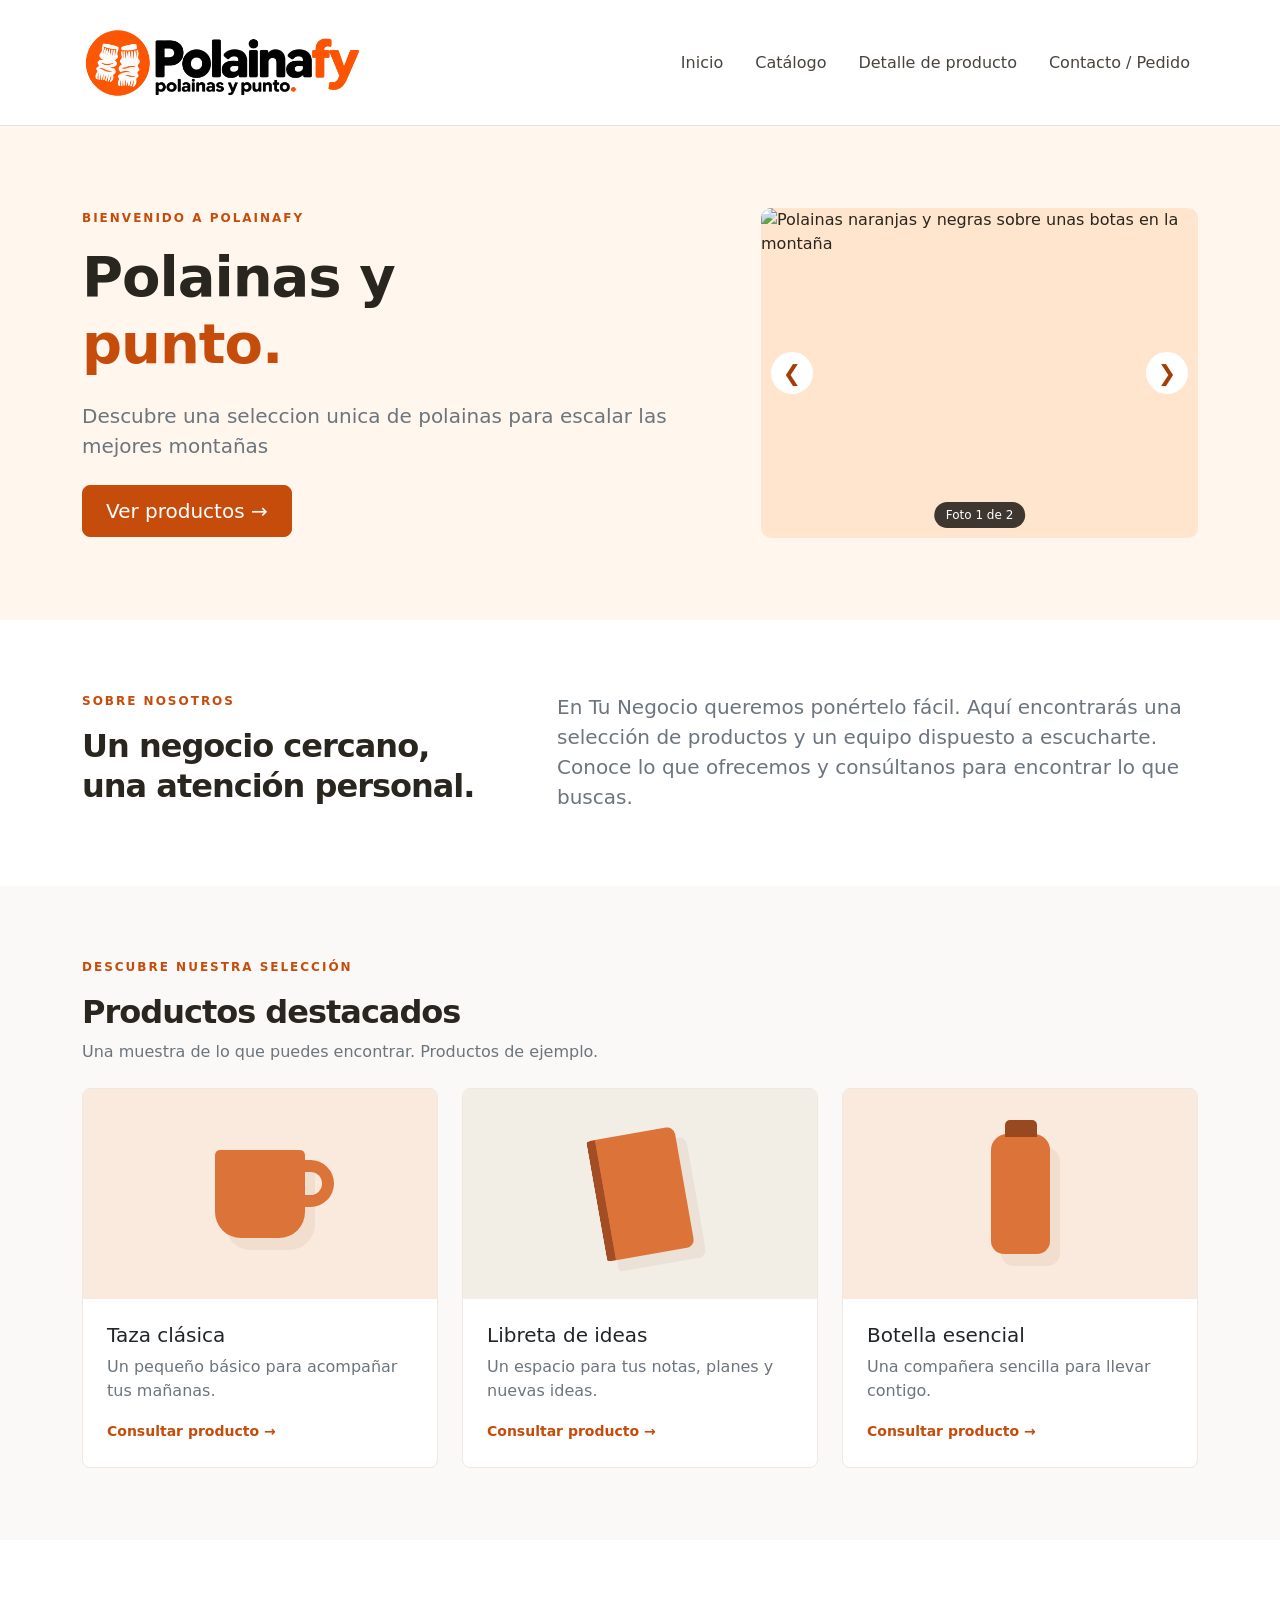
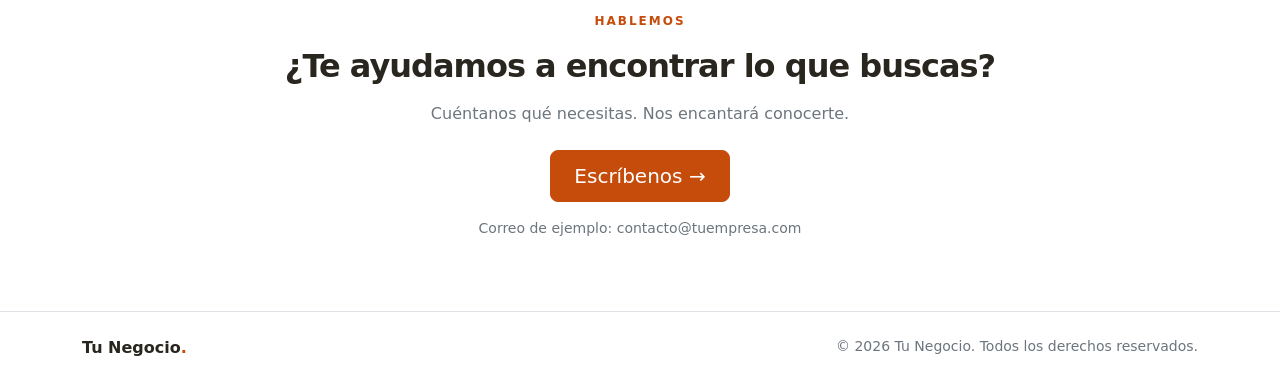
==== index.html @ a12e6739 "index (primera version) hay que arreglar el carrusel y seguir currando desde ahi para abajo" ====
<!DOCTYPE html>
<html lang="es">
<head>
  <meta charset="UTF-8">
  <meta name="viewport" content="width=device-width, initial-scale=1">
  <meta name="description" content="Conoce nuestro negocio y descubre nuestros productos destacados.">
  <title>Polainafy</title>
  <link href="https://cdn.jsdelivr.net/npm/bootstrap@5.3.3/dist/css/bootstrap.min.css" rel="stylesheet">
  <link href="css/style.css" rel="stylesheet">
</head>
<body>
  <!-- Sustituye este recuadro por el logo de tu empresa. -->
  <nav class="navbar navbar-expand-md bg-white border-bottom">
    <div class="container py-2">
      <img src="img/polainafylogo.png" alt="" class="h-25 w-25">
      <button class="navbar-toggler" type="button" data-bs-toggle="collapse" data-bs-target="#menu" aria-controls="menu" aria-expanded="false" aria-label="Abrir menú"><span class="navbar-toggler-icon"></span></button>
      <div class="collapse navbar-collapse" id="menu">
        <ul class="navbar-nav ms-auto align-items-md-center gap-md-3">
          <li class="nav-item"><a class="nav-link" href="index.html">Inicio</a></li>
          <li class="nav-item"><a class="nav-link" href="catalogo.html">Catálogo</a></li>
          <li class="nav-item"><a class="nav-link" href="producto.html">Detalle de producto</a></li>
          <li class="nav-item"><a class="nav-link" href="contacto.html">Contacto / Pedido</a></li>
        </ul>
      </div>
    </div>
  </nav>
  <main>
    <header id="inicio" class="banner">
      <div class="container py-5">
        <div class="row align-items-center g-5">
          <div class="col-md-7">
            <p class="etiqueta">BIENVENIDO A POLAINAFY</p>
            <h1 class="display-4 fw-bold mb-4">Polainas y<br><span class="texto-naranja">punto.</span></h1>
            <p class="lead text-secondary mb-4">Descubre una seleccion unica de polainas para escalar las mejores montañas</p>
            <a href="catalogo.html" class="btn btn-naranja btn-lg">Ver productos <span aria-hidden="true">→</span></a>
          </div>
          <div class="col-md-5">
            <div class="carrusel" role="region" aria-roledescription="carrusel" aria-label="Fotos de montaña">
              <img id="foto-carrusel" src="img/polainas.png" alt="Polainas naranjas y negras sobre unas botas en la montaña">
              <button id="anterior" class="control-carrusel anterior" type="button" aria-label="Foto anterior">&#10094;</button>
              <button id="siguiente" class="control-carrusel siguiente" type="button" aria-label="Foto siguiente">&#10095;</button>
              <p id="contador-fotos" class="contador-fotos" aria-live="polite" aria-atomic="true">Foto 1 de 2</p>
            </div>
          </div>
        </div>
      </div>
    </header>
    <section id="nosotros" class="container seccion">
      <div class="row g-4 align-items-start">
        <div class="col-md-5"><p class="etiqueta">SOBRE NOSOTROS</p><h2>Un negocio cercano,<br>una atención personal.</h2></div>
        <div class="col-md-7"><p class="text-secondary fs-5 mb-0">En Tu Negocio queremos ponértelo fácil. Aquí encontrarás una selección de productos y un equipo dispuesto a escucharte. Conoce lo que ofrecemos y consúltanos para encontrar lo que buscas.</p></div>
      </div>
    </section>
    <section id="productos" class="fondo-suave seccion">
      <div class="container">
        <p class="etiqueta">DESCUBRE NUESTRA SELECCIÓN</p><h2 class="mb-2">Productos destacados</h2>
        <p class="text-secondary mb-4">Una muestra de lo que puedes encontrar. Productos de ejemplo.</p>
        <div class="row g-4">
          <div class="col-md-4"><article class="card h-100"><div class="producto-imagen" aria-hidden="true"><div class="objeto taza"></div></div><div class="card-body p-4"><h3 class="h5">Taza clásica</h3><p class="text-secondary">Un pequeño básico para acompañar tus mañanas.</p><a href="producto.html?producto=taza" class="enlace">Consultar producto <span aria-hidden="true">→</span></a></div></article></div>
          <div class="col-md-4"><article class="card h-100"><div class="producto-imagen variante" aria-hidden="true"><div class="objeto libreta"></div></div><div class="card-body p-4"><h3 class="h5">Libreta de ideas</h3><p class="text-secondary">Un espacio para tus notas, planes y nuevas ideas.</p><a href="producto.html?producto=libreta" class="enlace">Consultar producto <span aria-hidden="true">→</span></a></div></article></div>
          <div class="col-md-4"><article class="card h-100"><div class="producto-imagen" aria-hidden="true"><div class="objeto botella"></div></div><div class="card-body p-4"><h3 class="h5">Botella esencial</h3><p class="text-secondary">Una compañera sencilla para llevar contigo.</p><a href="producto.html?producto=botella" class="enlace">Consultar producto <span aria-hidden="true">→</span></a></div></article></div>
        </div>
      </div>
    </section>
    <section id="contacto" class="container seccion text-center">
      <p class="etiqueta">HABLEMOS</p><h2>¿Te ayudamos a encontrar lo que buscas?</h2>
      <p class="text-secondary my-3">Cuéntanos qué necesitas. Nos encantará conocerte.</p>
      <!-- Cambia esta dirección por el correo de tu empresa. -->
      <a href="contacto.html" class="btn btn-naranja btn-lg mt-2">Escríbenos <span aria-hidden="true">→</span></a>
      <p class="small text-secondary mt-3 mb-0">Correo de ejemplo: contacto@tuempresa.com</p>
    </section>
  </main>
  <footer class="border-top py-4"><div class="container d-flex flex-column flex-sm-row justify-content-between gap-2"><span class="fw-bold">Tu Negocio<span class="texto-naranja">.</span></span><small class="text-secondary">© 2026 Tu Negocio. Todos los derechos reservados.</small></div></footer>
  <script src="https://cdn.jsdelivr.net/npm/bootstrap@5.3.3/dist/js/bootstrap.bundle.min.js"></script>
</body>
</html>
---- css/style.css ----
/* Colores y estilos propios, sobre Bootstrap 5. */
:root { --naranja: #c64c0b; --suave: #fff6ed; }
html { scroll-behavior: smooth; scroll-padding-top: 20px; }
body { color: #29251f; }
h1, h2 { letter-spacing: -1px; }
h2 { font-weight: 700; line-height: 1.25; }
.logo-placeholder { border: 2px dashed #d7834e; border-radius: 5px; padding: 10px 22px; color: var(--naranja); font-size: 15px; font-weight: 700; letter-spacing: 2px; }
.nav-link { color: #49433d; }
.nav-link:hover, .texto-naranja, .enlace { color: var(--naranja); }
.btn-naranja { background: var(--naranja); color: white; border: 1px solid var(--naranja); padding: 10px 23px; }
.btn-naranja:hover { background: #a53d06; border-color: #a53d06; color: white; }
.banner { background: var(--suave); padding: 34px 0; }
.etiqueta { color: var(--naranja); font-size: 12px; font-weight: 700; letter-spacing: 2px; margin-bottom: 16px; }
.seccion { padding-top: 72px; padding-bottom: 72px; }
.fondo-suave { background: #faf9f7; }
.card { border: 1px solid #eee8e0; border-radius: 8px; overflow: hidden; }
.enlace { font-size: 14px; font-weight: 600; text-decoration: none; }
.enlace:hover { text-decoration: underline; }
.banner-ilustracion { height: 330px; position: relative; background: #ffe5cd; border-radius: 48% 48% 12px 12px; }
.bolsa { position: absolute; bottom: 48px; border-radius: 3px 3px 9px 9px; box-shadow: 8px 10px 0 #71300b12; }
.bolsa::before { content: ''; position: absolute; width: 45%; height: 48px; border: 8px solid #a6410b; border-bottom: 0; border-radius: 40px 40px 0 0; left: 27%; top: -40px; }
.bolsa-grande { width: 155px; height: 176px; background: #eb762e; left: 45%; transform: rotate(8deg); display: grid; place-items: center; color: white; font-weight: 700; font-size: 32px; }
.bolsa-pequena { width: 115px; height: 125px; left: 15%; background: #ffb471; transform: rotate(-10deg); }
.sello { position: absolute; bottom: 15px; left: 0; right: 0; text-align: center; font-size: 12px; color: #8b481f; }
.producto-imagen { height: 210px; background: #faeadd; display: grid; place-items: center; }
.variante { background: #f2eee6; }
.objeto { background: #dc743a; box-shadow: 10px 12px 0 #9b4b2114; }
.taza { width: 90px; height: 88px; border-radius: 5px 5px 26px 26px; position: relative; }
.taza::after { content: ''; position: absolute; width: 38px; height: 47px; border: 12px solid #dc743a; border-left: 0; border-radius: 0 25px 25px 0; right: -29px; top: 10px; }
.libreta { width: 89px; height: 122px; border-radius: 3px 8px 8px 3px; border-left: 9px solid #a34d25; transform: rotate(-10deg); }
.botella { width: 59px; height: 120px; border-radius: 16px 16px 13px 13px; position: relative; }
.botella::before { content: ''; position: absolute; width: 32px; height: 17px; top: -14px; left: 14px; border-radius: 5px 5px 0 0; background: #98491f; }
a:focus-visible, button:focus-visible { outline: 3px solid #8d3606; outline-offset: 4px; }
@media (max-width: 767px) { .banner { padding: 12px 0; } .banner-ilustracion { max-width: 360px; margin: auto; height: 290px; } .seccion { padding-top: 48px; padding-bottom: 48px; } .navbar-nav { padding-top: 16px; gap: 6px; } }
@media (prefers-reduced-motion: reduce) { html { scroll-behavior: auto; } }

/* Carrusel sencillo con los controles a ambos lados. */
.carrusel { position: relative; border-radius: 10px; overflow: hidden; background: #ffe5cd; }
.carrusel img { display: block; width: 100%; height: 330px; object-fit: cover; }
.control-carrusel { position: absolute; top: 50%; transform: translateY(-50%); border: 0; border-radius: 50%; width: 42px; height: 42px; background: white; color: #a53d06; font-size: 22px; cursor: pointer; }
.control-carrusel:hover { background: #fff0e3; }
.anterior { left: 10px; }
.siguiente { right: 10px; }
.contador-fotos { position: absolute; bottom: 10px; left: 50%; transform: translateX(-50%); margin: 0; padding: 4px 12px; border-radius: 20px; background: #29251fe6; color: white; font-size: 12px; }
@media (max-width: 767px) { .carrusel img { height: 290px; } }
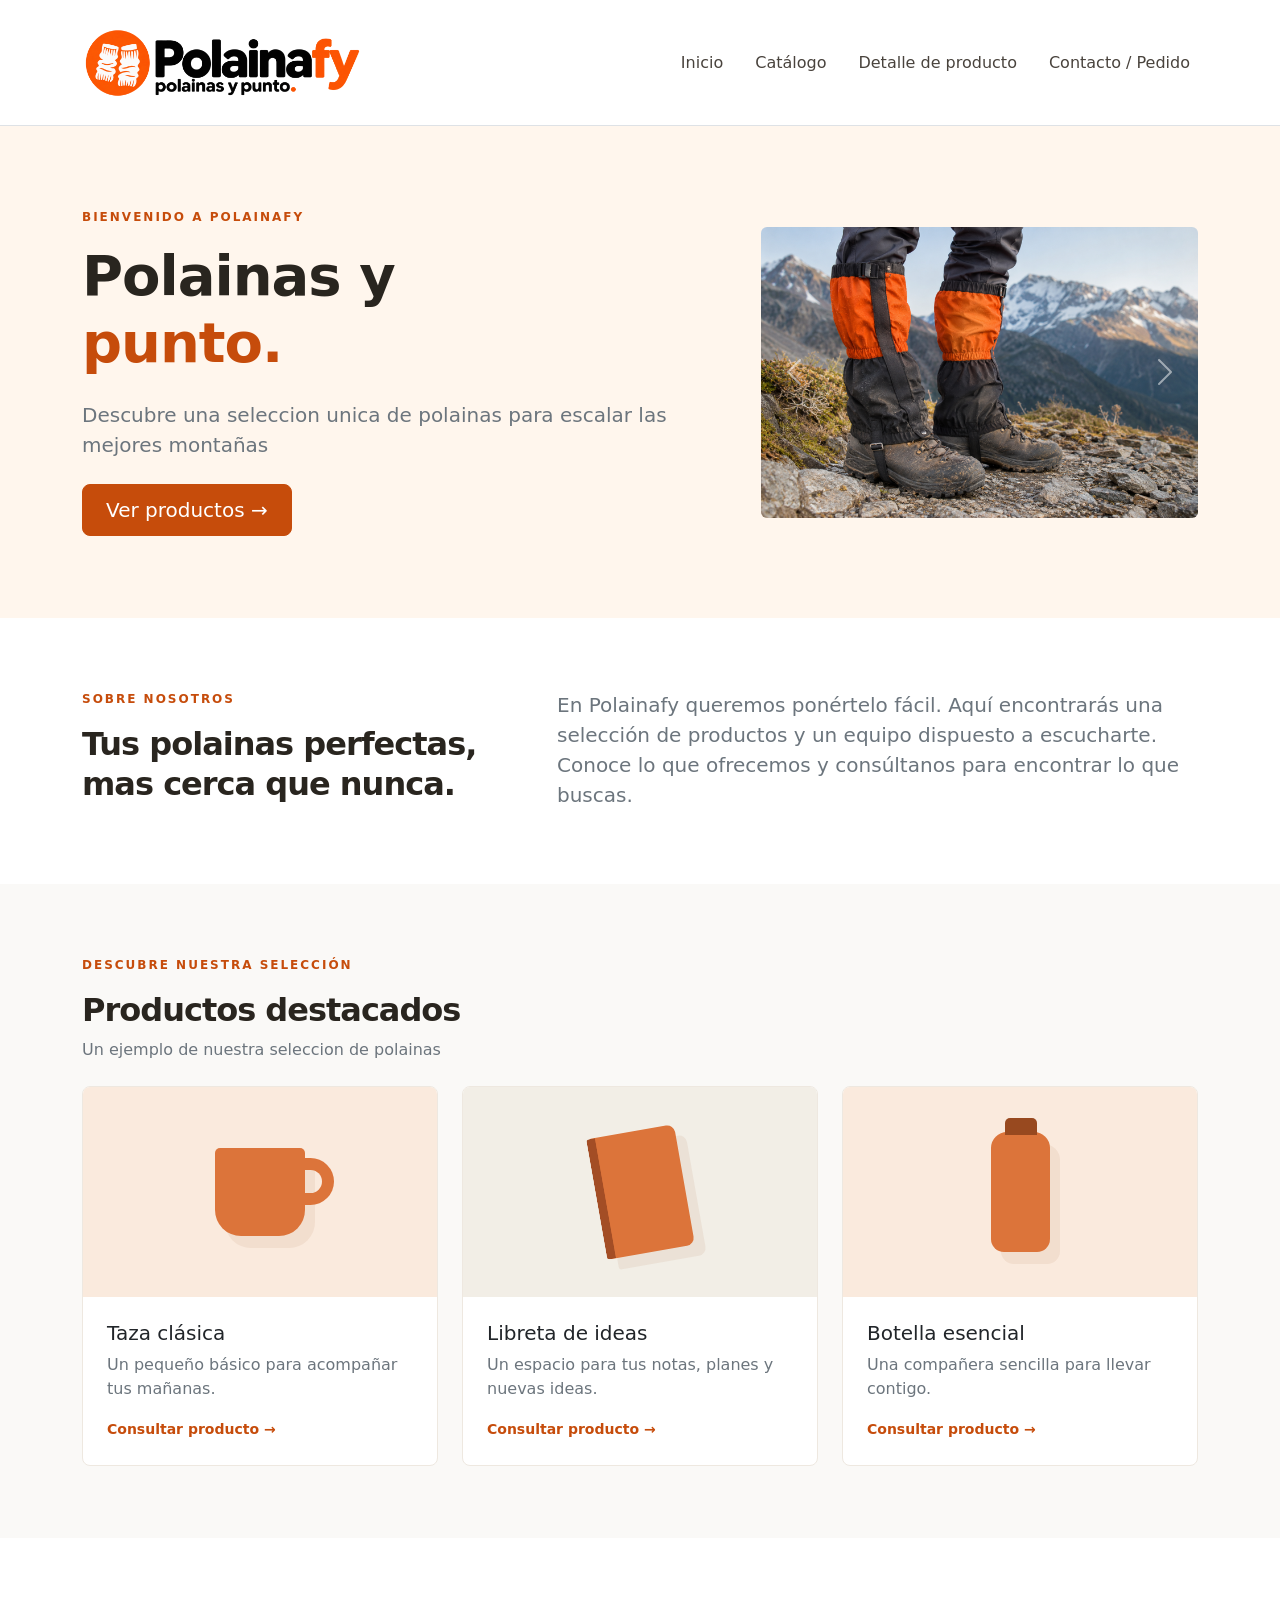
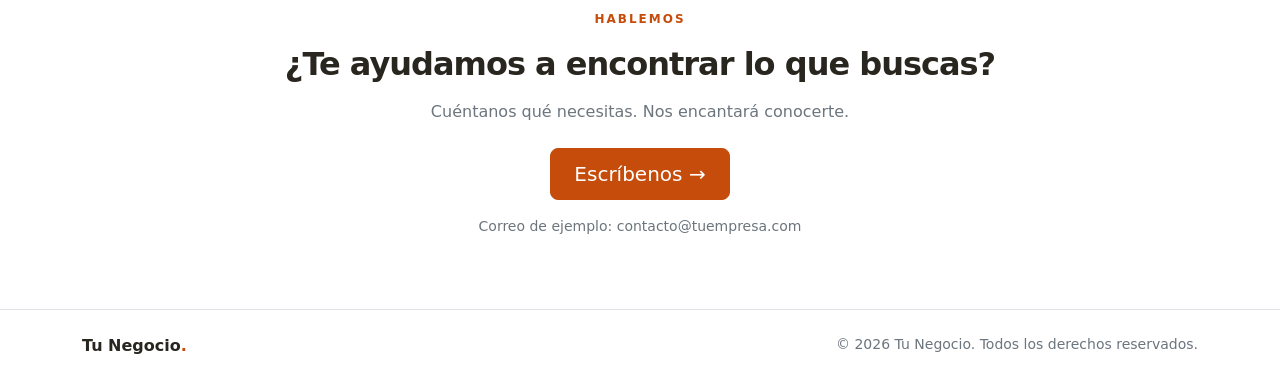
==== commit 67f8ff78: "index version 2 he arreglado el carrousel todavia queda algo mas" ====
--- a/index.html
+++ b/index.html
@@ -34,27 +34,47 @@
             <p class="lead text-secondary mb-4">Descubre una seleccion unica de polainas para escalar las mejores montañas</p>
             <a href="catalogo.html" class="btn btn-naranja btn-lg">Ver productos <span aria-hidden="true">→</span></a>
           </div>
-          <div class="col-md-5">
-            <div class="carrusel" role="region" aria-roledescription="carrusel" aria-label="Fotos de montaña">
-              <img id="foto-carrusel" src="img/polainas.png" alt="Polainas naranjas y negras sobre unas botas en la montaña">
-              <button id="anterior" class="control-carrusel anterior" type="button" aria-label="Foto anterior">&#10094;</button>
-              <button id="siguiente" class="control-carrusel siguiente" type="button" aria-label="Foto siguiente">&#10095;</button>
-              <p id="contador-fotos" class="contador-fotos" aria-live="polite" aria-atomic="true">Foto 1 de 2</p>
+          <div class="col-md-5 rounded">
+            <div id="carouselExample" class="carousel slide">
+              <div class="carousel-inner">
+                <div class="carousel-item active">
+                  <img src="img/polainas1.png" class="d-block w-100 rounded" alt="...">
+                </div>
+                <div class="carousel-item">
+                  <img src="img/polainas2.png" class="d-block w-100 rounded" alt="...">
+                </div>
+                <div class="carousel-item">
+                  <img src="img/polainas3.png" class="d-block w-100 rounded" alt="...">
+                </div>
+                <div class="carousel-item">
+                  <img src="img/polainas5.png" class="d-block w-100 rounded" alt="...">
+                </div>
+                <div class="carousel-item">
+                  <img src="img/polainas4.png" class="d-block w-100 rounded" alt="...">
+                </div>
+              </div>
+              <button class="carousel-control-prev" type="button" data-bs-target="#carouselExample" data-bs-slide="prev">
+                <span class="carousel-control-prev-icon" aria-hidden="true"></span>
+                <span class="visually-hidden">Previous</span>
+              </button>
+              <button class="carousel-control-next" type="button" data-bs-target="#carouselExample" data-bs-slide="next">
+                <span class="carousel-control-next-icon" aria-hidden="true"></span>
+                <span class="visually-hidden">Next</span>
+              </button>
             </div>
-          </div>
         </div>
       </div>
     </header>
     <section id="nosotros" class="container seccion">
       <div class="row g-4 align-items-start">
-        <div class="col-md-5"><p class="etiqueta">SOBRE NOSOTROS</p><h2>Un negocio cercano,<br>una atención personal.</h2></div>
-        <div class="col-md-7"><p class="text-secondary fs-5 mb-0">En Tu Negocio queremos ponértelo fácil. Aquí encontrarás una selección de productos y un equipo dispuesto a escucharte. Conoce lo que ofrecemos y consúltanos para encontrar lo que buscas.</p></div>
+        <div class="col-md-5"><p class="etiqueta">SOBRE NOSOTROS</p><h2>Tus polainas perfectas,<br>mas cerca que nunca.</h2></div>
+        <div class="col-md-7"><p class="text-secondary fs-5 mb-0">En Polainafy queremos ponértelo fácil. Aquí encontrarás una selección de productos y un equipo dispuesto a escucharte. Conoce lo que ofrecemos y consúltanos para encontrar lo que buscas.</p></div>
       </div>
     </section>
     <section id="productos" class="fondo-suave seccion">
       <div class="container">
         <p class="etiqueta">DESCUBRE NUESTRA SELECCIÓN</p><h2 class="mb-2">Productos destacados</h2>
-        <p class="text-secondary mb-4">Una muestra de lo que puedes encontrar. Productos de ejemplo.</p>
+        <p class="text-secondary mb-4">Un ejemplo de nuestra seleccion de polainas</p>
         <div class="row g-4">
           <div class="col-md-4"><article class="card h-100"><div class="producto-imagen" aria-hidden="true"><div class="objeto taza"></div></div><div class="card-body p-4"><h3 class="h5">Taza clásica</h3><p class="text-secondary">Un pequeño básico para acompañar tus mañanas.</p><a href="producto.html?producto=taza" class="enlace">Consultar producto <span aria-hidden="true">→</span></a></div></article></div>
           <div class="col-md-4"><article class="card h-100"><div class="producto-imagen variante" aria-hidden="true"><div class="objeto libreta"></div></div><div class="card-body p-4"><h3 class="h5">Libreta de ideas</h3><p class="text-secondary">Un espacio para tus notas, planes y nuevas ideas.</p><a href="producto.html?producto=libreta" class="enlace">Consultar producto <span aria-hidden="true">→</span></a></div></article></div>
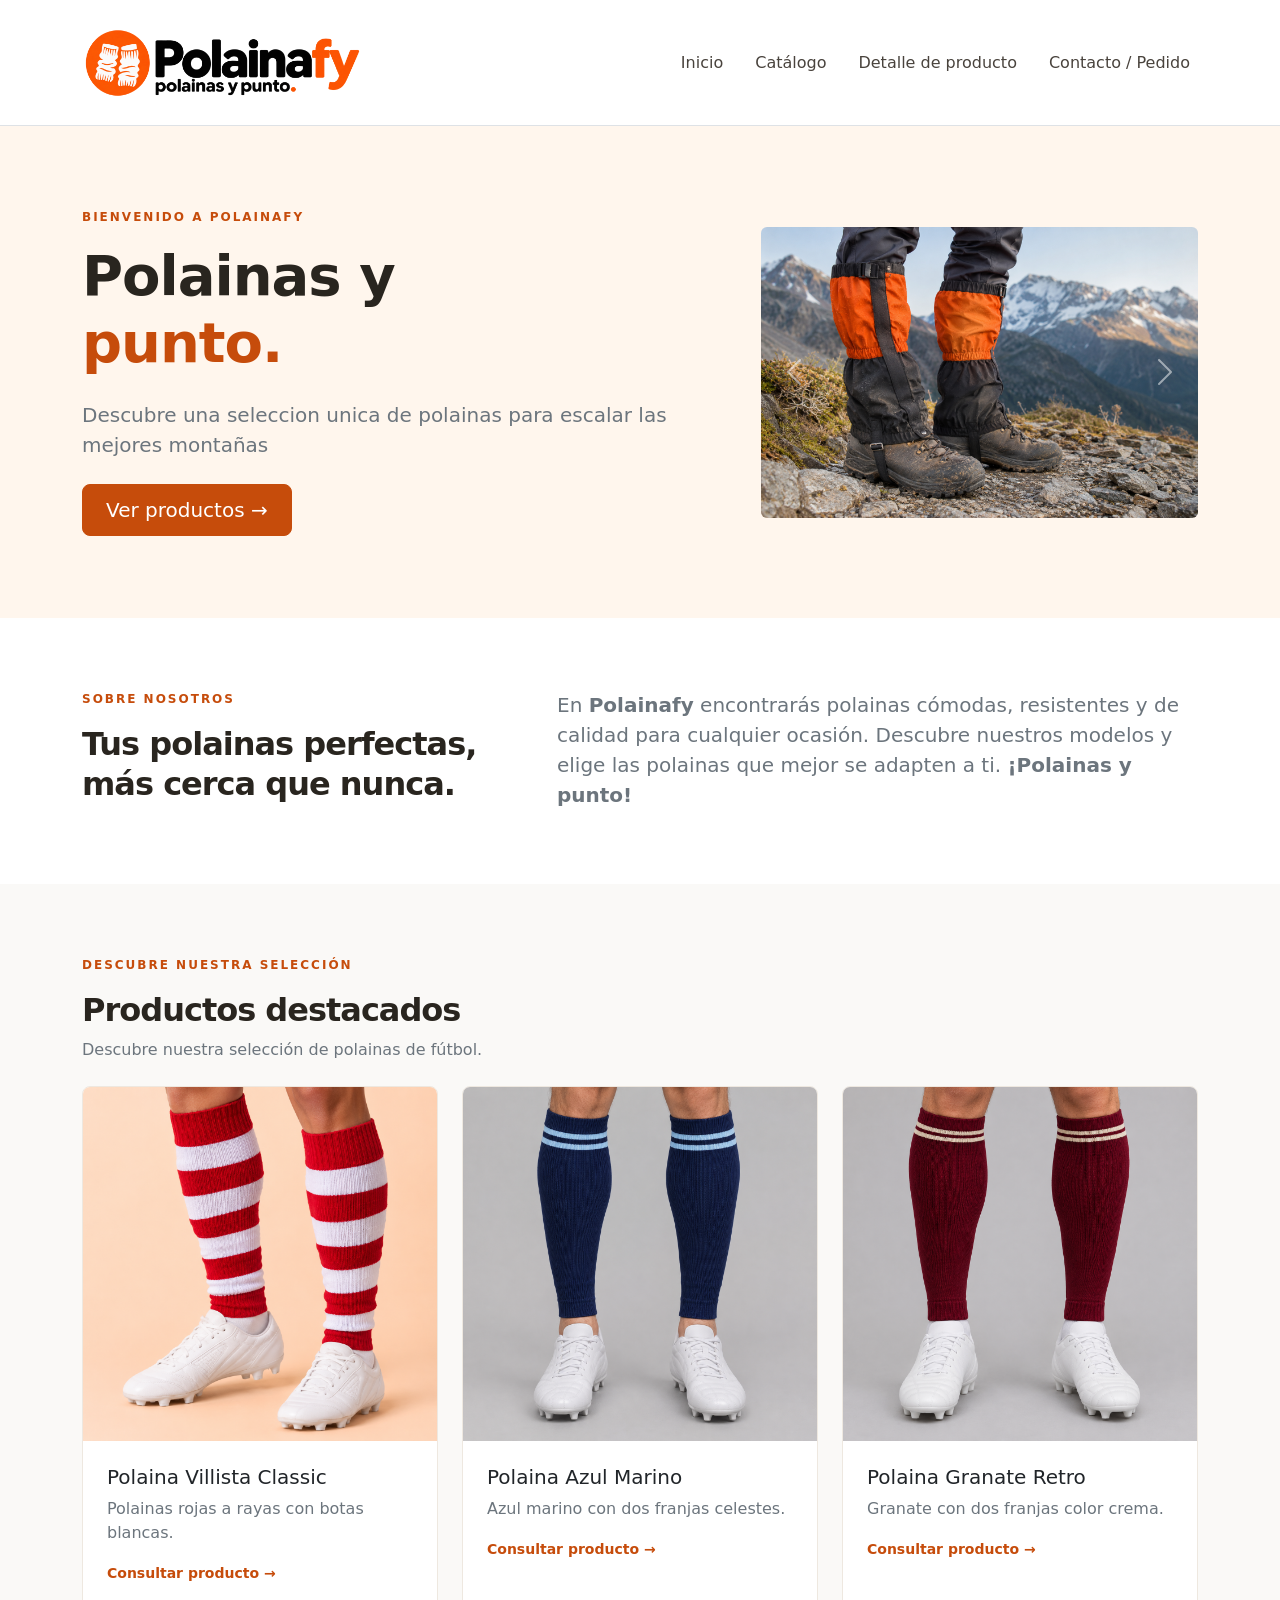
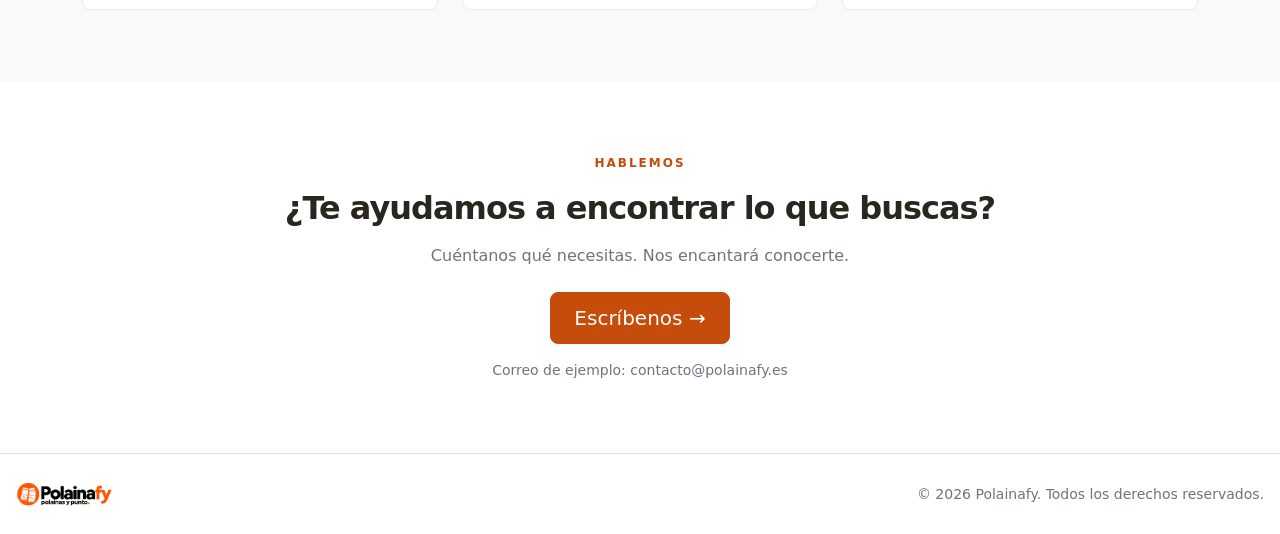
==== commit 481de990: "Add contacto page and product detail pages for new polaina models - Created contacto.html for custom" ====
--- a/index.html
+++ b/index.html
@@ -32,7 +32,7 @@
             <p class="etiqueta">BIENVENIDO A POLAINAFY</p>
             <h1 class="display-4 fw-bold mb-4">Polainas y<br><span class="texto-naranja">punto.</span></h1>
             <p class="lead text-secondary mb-4">Descubre una seleccion unica de polainas para escalar las mejores montañas</p>
-            <a href="catalogo.html" class="btn btn-naranja btn-lg">Ver productos <span aria-hidden="true">→</span></a>
+            <a href="#productos" class="btn btn-naranja btn-lg">Ver productos <span aria-hidden="true">→</span></a>
           </div>
           <div class="col-md-5 rounded">
             <div id="carouselExample" class="carousel slide">
@@ -67,18 +67,18 @@
     </header>
     <section id="nosotros" class="container seccion">
       <div class="row g-4 align-items-start">
-        <div class="col-md-5"><p class="etiqueta">SOBRE NOSOTROS</p><h2>Tus polainas perfectas,<br>mas cerca que nunca.</h2></div>
-        <div class="col-md-7"><p class="text-secondary fs-5 mb-0">En Polainafy queremos ponértelo fácil. Aquí encontrarás una selección de productos y un equipo dispuesto a escucharte. Conoce lo que ofrecemos y consúltanos para encontrar lo que buscas.</p></div>
+        <div class="col-md-5"><p class="etiqueta">SOBRE NOSOTROS</p><h2>Tus polainas perfectas,<br>más cerca que nunca.</h2></div>
+        <div class="col-md-7"><p class="text-secondary fs-5 mb-0">En <b>Polainafy</b> encontrarás polainas cómodas, resistentes y de calidad para cualquier ocasión. Descubre nuestros modelos y elige las polainas que mejor se adapten a ti. <b>¡Polainas y punto!</b></p></div>
       </div>
     </section>
     <section id="productos" class="fondo-suave seccion">
       <div class="container">
         <p class="etiqueta">DESCUBRE NUESTRA SELECCIÓN</p><h2 class="mb-2">Productos destacados</h2>
-        <p class="text-secondary mb-4">Un ejemplo de nuestra seleccion de polainas</p>
+        <p class="text-secondary mb-4">Descubre nuestra selección de polainas de fútbol.</p>
         <div class="row g-4">
-          <div class="col-md-4"><article class="card h-100"><div class="producto-imagen" aria-hidden="true"><div class="objeto taza"></div></div><div class="card-body p-4"><h3 class="h5">Taza clásica</h3><p class="text-secondary">Un pequeño básico para acompañar tus mañanas.</p><a href="producto.html?producto=taza" class="enlace">Consultar producto <span aria-hidden="true">→</span></a></div></article></div>
-          <div class="col-md-4"><article class="card h-100"><div class="producto-imagen variante" aria-hidden="true"><div class="objeto libreta"></div></div><div class="card-body p-4"><h3 class="h5">Libreta de ideas</h3><p class="text-secondary">Un espacio para tus notas, planes y nuevas ideas.</p><a href="producto.html?producto=libreta" class="enlace">Consultar producto <span aria-hidden="true">→</span></a></div></article></div>
-          <div class="col-md-4"><article class="card h-100"><div class="producto-imagen" aria-hidden="true"><div class="objeto botella"></div></div><div class="card-body p-4"><h3 class="h5">Botella esencial</h3><p class="text-secondary">Una compañera sencilla para llevar contigo.</p><a href="producto.html?producto=botella" class="enlace">Consultar producto <span aria-hidden="true">→</span></a></div></article></div>
+          <div class="col-md-4"><article class="card h-100"><img src="img/Polainas Rayadas Rojas con Botas Blancas.png" alt="Polainas rojas a rayas con botas blancas." class="card-img-top object-fit-cover" style="aspect-ratio: 1 / 1;" loading="lazy"><div class="card-body p-4"><h3 class="h5">Polaina Villista Classic</h3><p class="text-secondary">Polainas rojas a rayas con botas blancas.</p><a href="producto.html" class="enlace">Consultar producto <span aria-hidden="true">→</span></a></div></article></div>
+          <div class="col-md-4"><article class="card h-100"><img src="img/polaina-azul-marino.png" alt="Azul marino con dos franjas celestes." class="card-img-top object-fit-cover" style="aspect-ratio: 1 / 1;" loading="lazy"><div class="card-body p-4"><h3 class="h5">Polaina Azul Marino</h3><p class="text-secondary">Azul marino con dos franjas celestes.</p><a href="producto-azul-marino.html" class="enlace">Consultar producto <span aria-hidden="true">→</span></a></div></article></div>
+          <div class="col-md-4"><article class="card h-100"><img src="img/polaina-granate-retro.png" alt="Granate con dos franjas color crema." class="card-img-top object-fit-cover" style="aspect-ratio: 1 / 1;" loading="lazy"><div class="card-body p-4"><h3 class="h5">Polaina Granate Retro</h3><p class="text-secondary">Granate con dos franjas color crema.</p><a href="producto-granate-retro.html" class="enlace">Consultar producto <span aria-hidden="true">→</span></a></div></article></div>
         </div>
       </div>
     </section>
@@ -87,10 +87,17 @@
       <p class="text-secondary my-3">Cuéntanos qué necesitas. Nos encantará conocerte.</p>
       <!-- Cambia esta dirección por el correo de tu empresa. -->
       <a href="contacto.html" class="btn btn-naranja btn-lg mt-2">Escríbenos <span aria-hidden="true">→</span></a>
-      <p class="small text-secondary mt-3 mb-0">Correo de ejemplo: contacto@tuempresa.com</p>
+      <p class="small text-secondary mt-3 mb-0">Correo de ejemplo: contacto@polainafy.es</p>
     </section>
   </main>
-  <footer class="border-top py-4"><div class="container d-flex flex-column flex-sm-row justify-content-between gap-2"><span class="fw-bold">Tu Negocio<span class="texto-naranja">.</span></span><small class="text-secondary">© 2026 Tu Negocio. Todos los derechos reservados.</small></div></footer>
+  <footer class="border-top py-4">
+    <div class="container-fluid d-flex flex-column flex-sm-row align-items-start align-items-sm-center justify-content-between gap-2 px-3">
+      <a href="index.html">
+        <img src="img/polainafylogo.png" alt="Polainafy, inicio" width="96" class="d-block h-auto">
+      </a>
+      <small class="text-secondary">© 2026 Polainafy. Todos los derechos reservados.</small>
+    </div>
+  </footer>
   <script src="https://cdn.jsdelivr.net/npm/bootstrap@5.3.3/dist/js/bootstrap.bundle.min.js"></script>
 </body>
 </html>
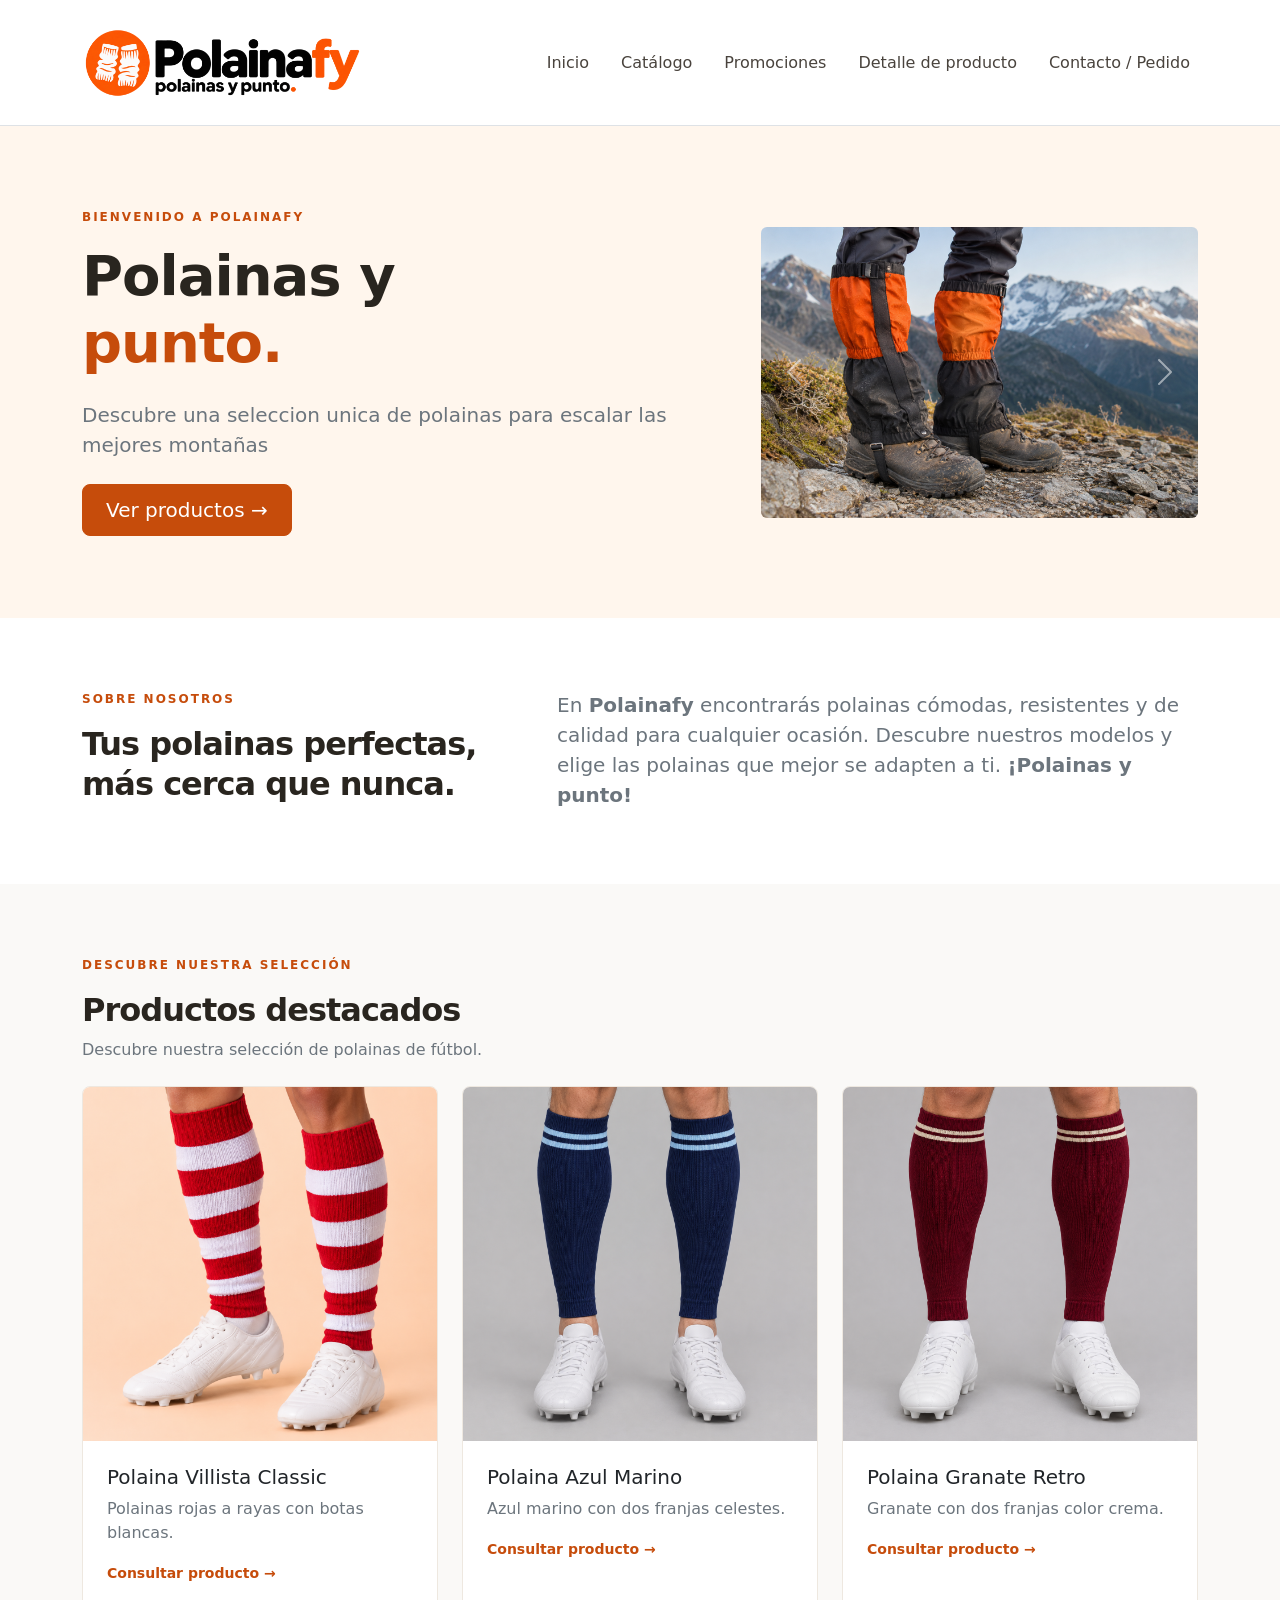
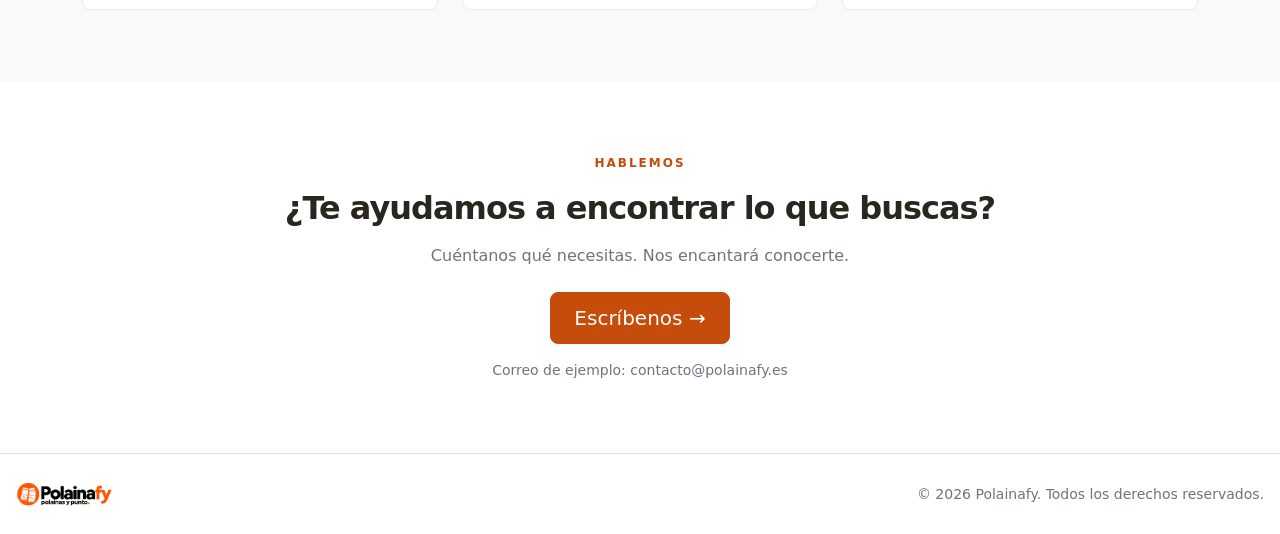
==== commit dee7a28d: "Add 'Promociones' link to navigation menu" ====
--- a/index.html
+++ b/index.html
@@ -18,6 +18,7 @@
         <ul class="navbar-nav ms-auto align-items-md-center gap-md-3">
           <li class="nav-item"><a class="nav-link" href="index.html">Inicio</a></li>
           <li class="nav-item"><a class="nav-link" href="catalogo.html">Catálogo</a></li>
+          <li class="nav-item"><a class="nav-link" href="promociones.html">Promociones</a></li>
           <li class="nav-item"><a class="nav-link" href="producto.html">Detalle de producto</a></li>
           <li class="nav-item"><a class="nav-link" href="contacto.html">Contacto / Pedido</a></li>
         </ul>
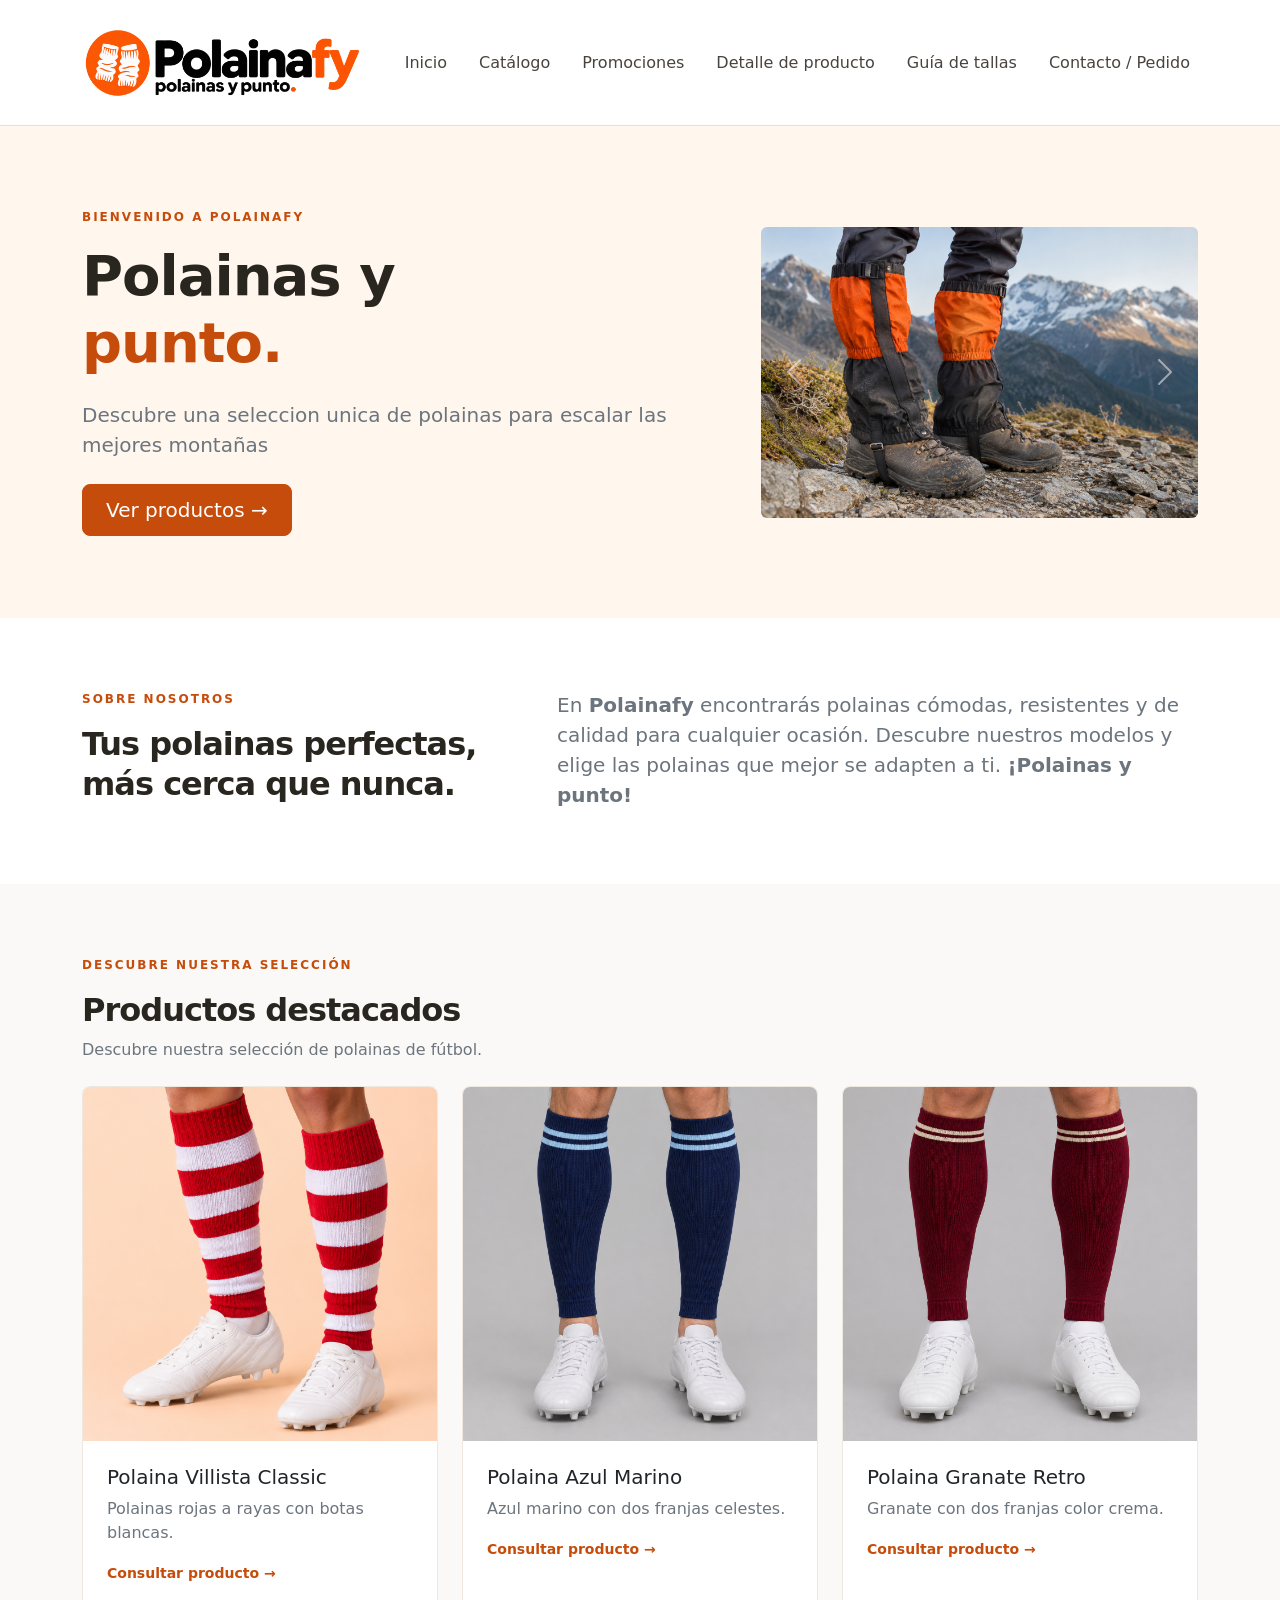
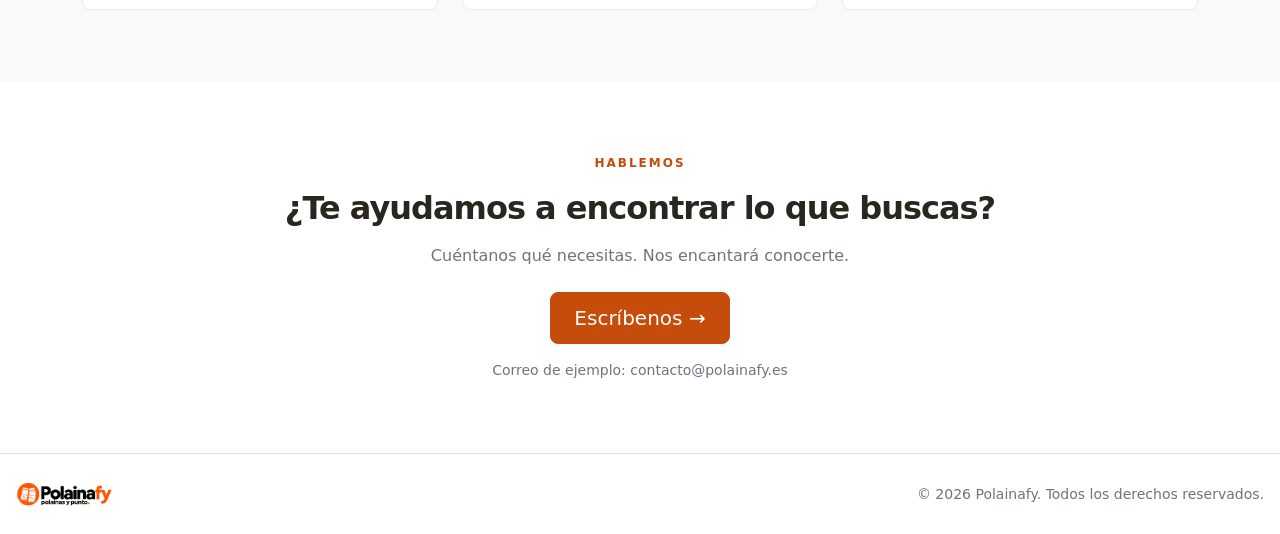
==== commit f40a95ab: "Add 'Guía de tallas' link to navigation" ====
--- a/index.html
+++ b/index.html
@@ -20,6 +20,7 @@
           <li class="nav-item"><a class="nav-link" href="catalogo.html">Catálogo</a></li>
           <li class="nav-item"><a class="nav-link" href="promociones.html">Promociones</a></li>
           <li class="nav-item"><a class="nav-link" href="producto.html">Detalle de producto</a></li>
+          <li class="nav-item"><a class="nav-link" href="guiadetallas.html">Guía de tallas</a></li>
           <li class="nav-item"><a class="nav-link" href="contacto.html">Contacto / Pedido</a></li>
         </ul>
       </div>
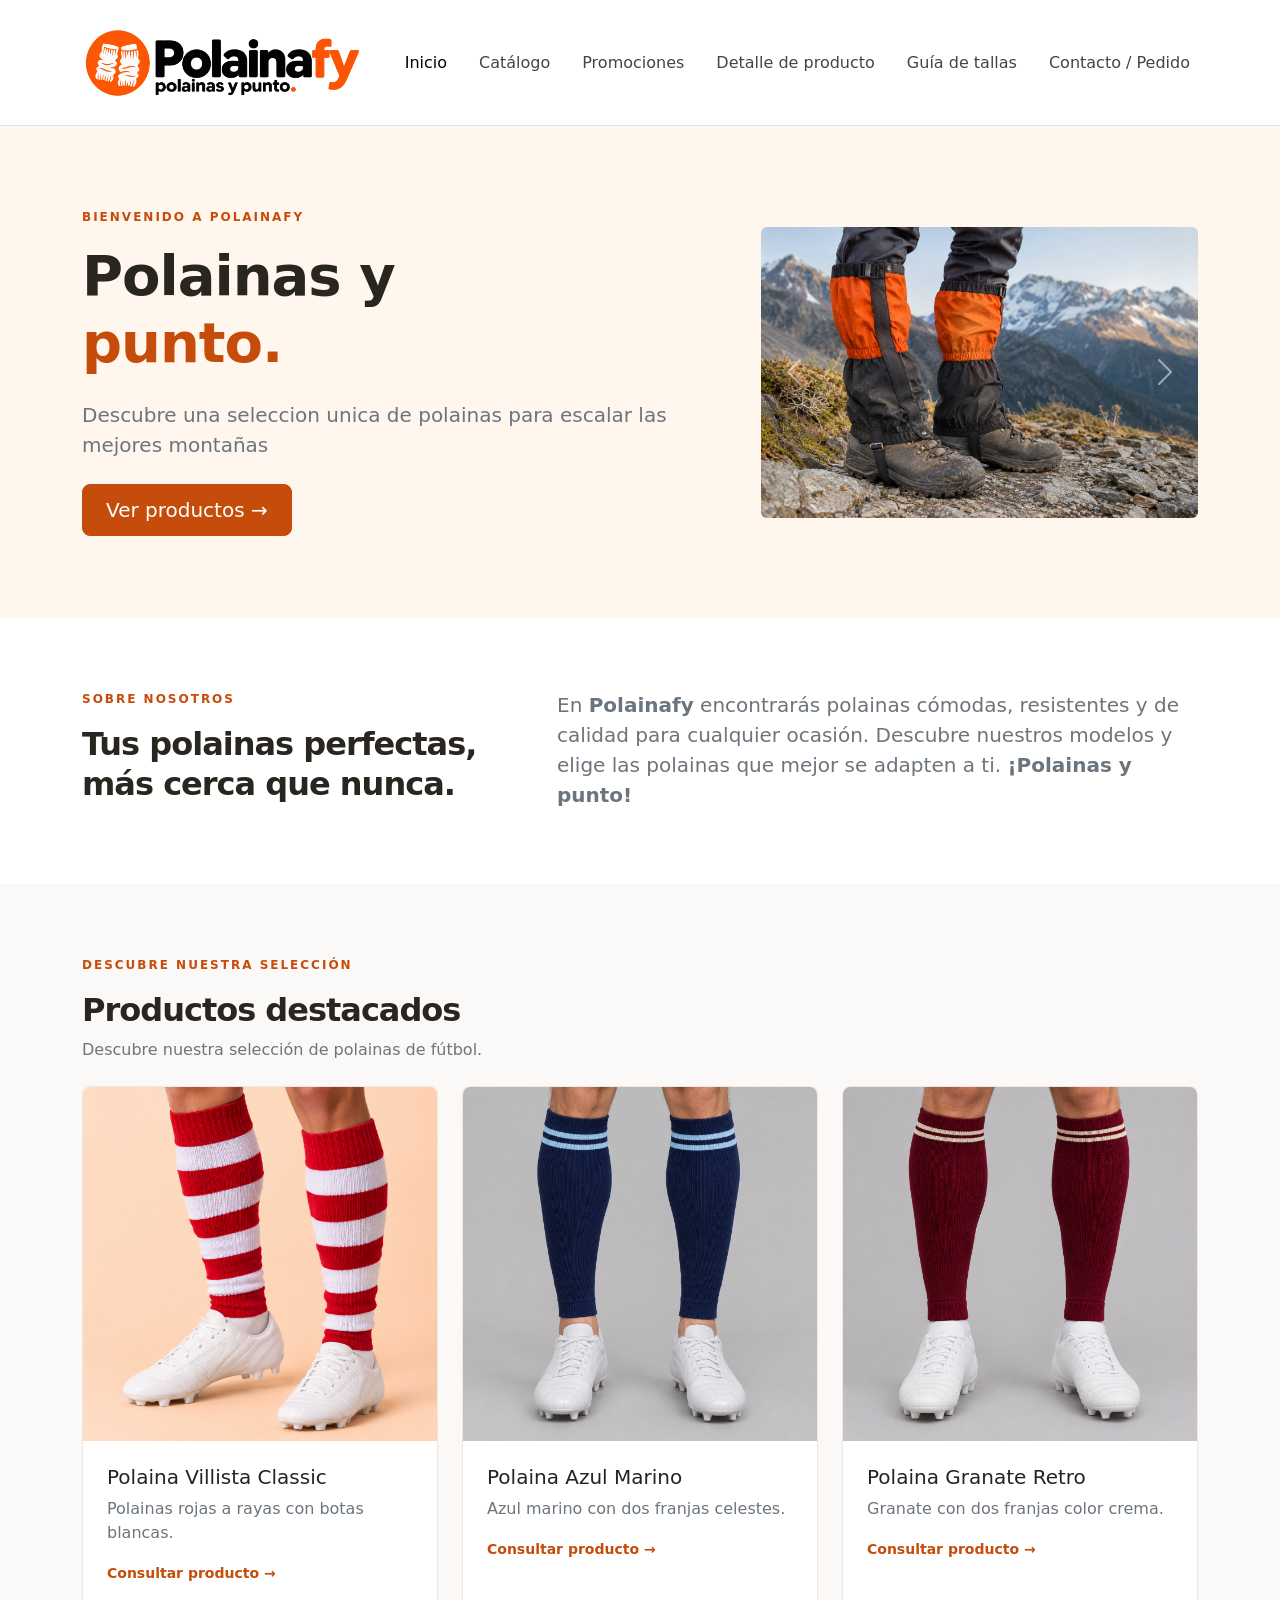
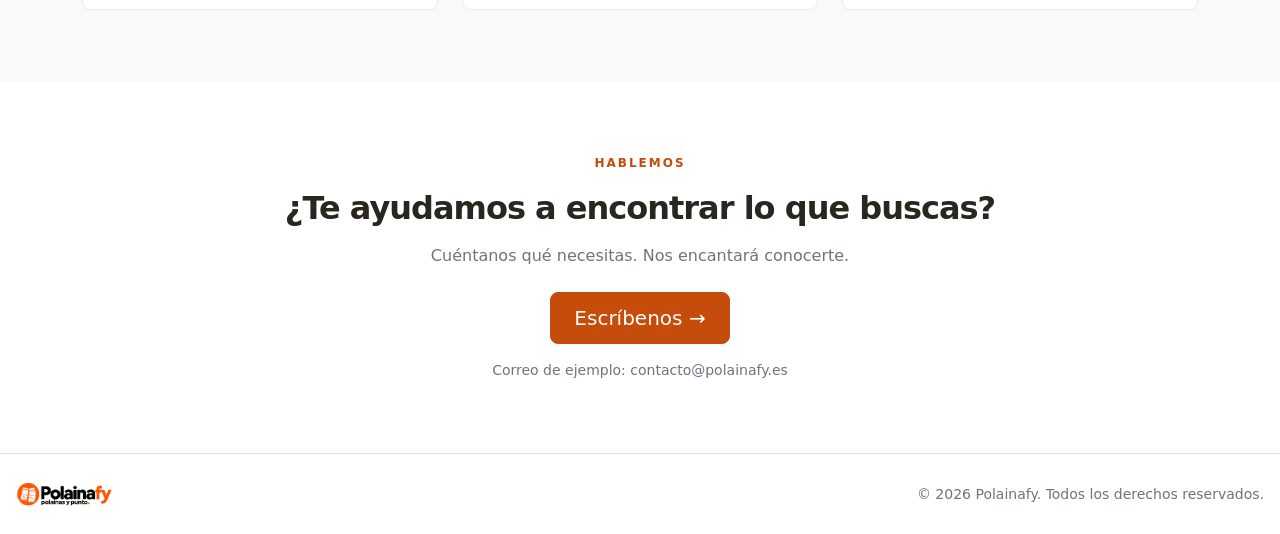
==== commit 109e3197: "Add scratch card functionality to promociones.js - Implemented a scratch card feature that reveals a" ====
--- a/index.html
+++ b/index.html
@@ -16,7 +16,7 @@
       <button class="navbar-toggler" type="button" data-bs-toggle="collapse" data-bs-target="#menu" aria-controls="menu" aria-expanded="false" aria-label="Abrir menú"><span class="navbar-toggler-icon"></span></button>
       <div class="collapse navbar-collapse" id="menu">
         <ul class="navbar-nav ms-auto align-items-md-center gap-md-3">
-          <li class="nav-item"><a class="nav-link" href="index.html">Inicio</a></li>
+          <li class="nav-item"><a class="nav-link active" aria-current="page" href="index.html">Inicio</a></li>
           <li class="nav-item"><a class="nav-link" href="catalogo.html">Catálogo</a></li>
           <li class="nav-item"><a class="nav-link" href="promociones.html">Promociones</a></li>
           <li class="nav-item"><a class="nav-link" href="producto.html">Detalle de producto</a></li>
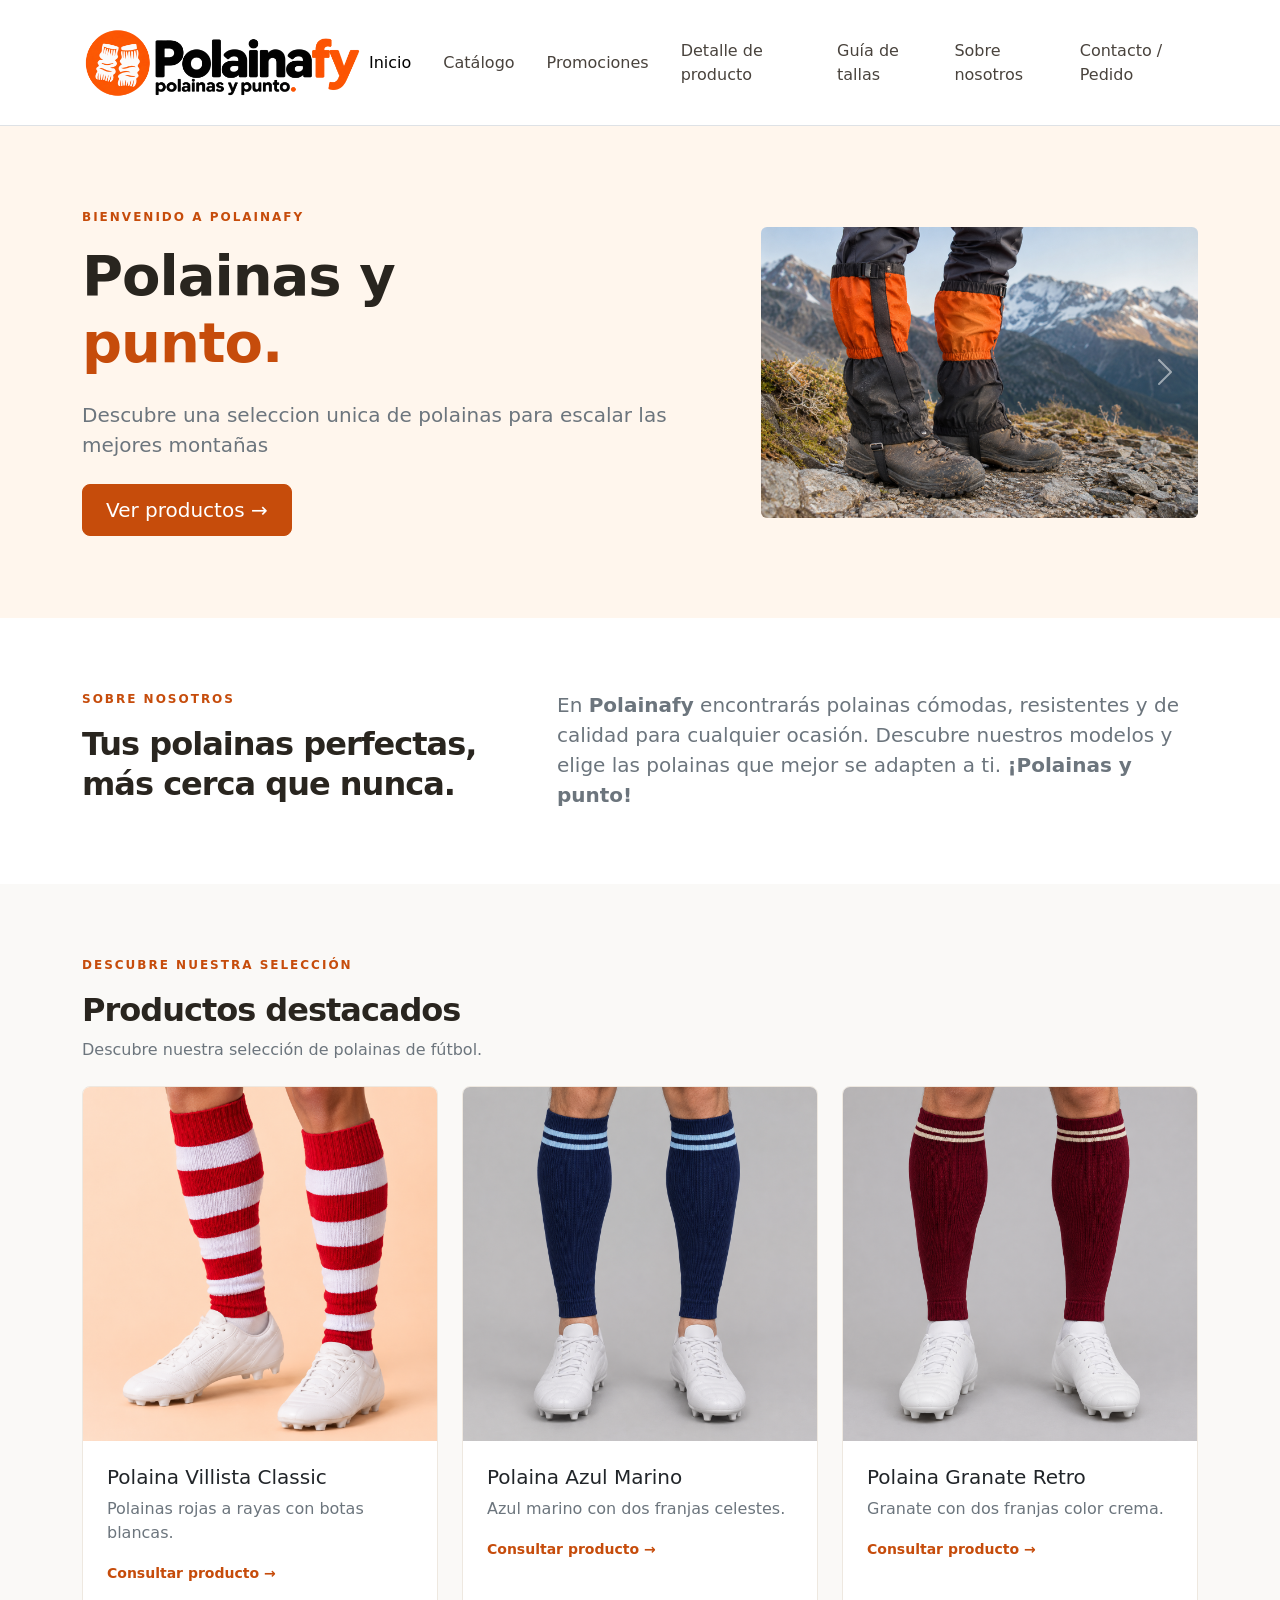
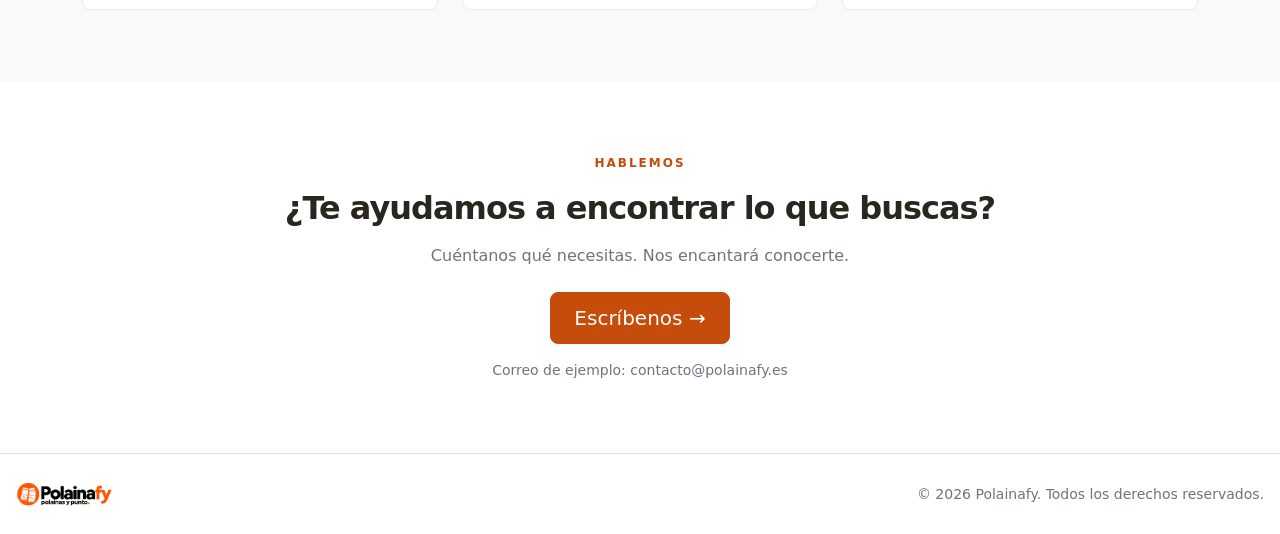
==== commit 259c3541: "Añadidos los archivos definitivos Agregado 'sobrenosotros.html', agregado el enlace 'Sobre nosotros'" ====
--- a/index.html
+++ b/index.html
@@ -1,105 +1,106 @@
-<!DOCTYPE html>
-<html lang="es">
-<head>
-  <meta charset="UTF-8">
-  <meta name="viewport" content="width=device-width, initial-scale=1">
-  <meta name="description" content="Conoce nuestro negocio y descubre nuestros productos destacados.">
-  <title>Polainafy</title>
-  <link href="https://cdn.jsdelivr.net/npm/bootstrap@5.3.3/dist/css/bootstrap.min.css" rel="stylesheet">
-  <link href="css/style.css" rel="stylesheet">
-</head>
-<body>
-  <!-- Sustituye este recuadro por el logo de tu empresa. -->
-  <nav class="navbar navbar-expand-md bg-white border-bottom">
-    <div class="container py-2">
-      <img src="img/polainafylogo.png" alt="" class="h-25 w-25">
-      <button class="navbar-toggler" type="button" data-bs-toggle="collapse" data-bs-target="#menu" aria-controls="menu" aria-expanded="false" aria-label="Abrir menú"><span class="navbar-toggler-icon"></span></button>
-      <div class="collapse navbar-collapse" id="menu">
-        <ul class="navbar-nav ms-auto align-items-md-center gap-md-3">
-          <li class="nav-item"><a class="nav-link active" aria-current="page" href="index.html">Inicio</a></li>
-          <li class="nav-item"><a class="nav-link" href="catalogo.html">Catálogo</a></li>
-          <li class="nav-item"><a class="nav-link" href="promociones.html">Promociones</a></li>
-          <li class="nav-item"><a class="nav-link" href="producto.html">Detalle de producto</a></li>
-          <li class="nav-item"><a class="nav-link" href="guiadetallas.html">Guía de tallas</a></li>
-          <li class="nav-item"><a class="nav-link" href="contacto.html">Contacto / Pedido</a></li>
-        </ul>
-      </div>
-    </div>
-  </nav>
-  <main>
-    <header id="inicio" class="banner">
-      <div class="container py-5">
-        <div class="row align-items-center g-5">
-          <div class="col-md-7">
-            <p class="etiqueta">BIENVENIDO A POLAINAFY</p>
-            <h1 class="display-4 fw-bold mb-4">Polainas y<br><span class="texto-naranja">punto.</span></h1>
-            <p class="lead text-secondary mb-4">Descubre una seleccion unica de polainas para escalar las mejores montañas</p>
-            <a href="#productos" class="btn btn-naranja btn-lg">Ver productos <span aria-hidden="true">→</span></a>
-          </div>
-          <div class="col-md-5 rounded">
-            <div id="carouselExample" class="carousel slide">
-              <div class="carousel-inner">
-                <div class="carousel-item active">
-                  <img src="img/polainas1.png" class="d-block w-100 rounded" alt="...">
-                </div>
-                <div class="carousel-item">
-                  <img src="img/polainas2.png" class="d-block w-100 rounded" alt="...">
-                </div>
-                <div class="carousel-item">
-                  <img src="img/polainas3.png" class="d-block w-100 rounded" alt="...">
-                </div>
-                <div class="carousel-item">
-                  <img src="img/polainas5.png" class="d-block w-100 rounded" alt="...">
-                </div>
-                <div class="carousel-item">
-                  <img src="img/polainas4.png" class="d-block w-100 rounded" alt="...">
-                </div>
-              </div>
-              <button class="carousel-control-prev" type="button" data-bs-target="#carouselExample" data-bs-slide="prev">
-                <span class="carousel-control-prev-icon" aria-hidden="true"></span>
-                <span class="visually-hidden">Previous</span>
-              </button>
-              <button class="carousel-control-next" type="button" data-bs-target="#carouselExample" data-bs-slide="next">
-                <span class="carousel-control-next-icon" aria-hidden="true"></span>
-                <span class="visually-hidden">Next</span>
-              </button>
-            </div>
-        </div>
-      </div>
-    </header>
-    <section id="nosotros" class="container seccion">
-      <div class="row g-4 align-items-start">
-        <div class="col-md-5"><p class="etiqueta">SOBRE NOSOTROS</p><h2>Tus polainas perfectas,<br>más cerca que nunca.</h2></div>
-        <div class="col-md-7"><p class="text-secondary fs-5 mb-0">En <b>Polainafy</b> encontrarás polainas cómodas, resistentes y de calidad para cualquier ocasión. Descubre nuestros modelos y elige las polainas que mejor se adapten a ti. <b>¡Polainas y punto!</b></p></div>
-      </div>
-    </section>
-    <section id="productos" class="fondo-suave seccion">
-      <div class="container">
-        <p class="etiqueta">DESCUBRE NUESTRA SELECCIÓN</p><h2 class="mb-2">Productos destacados</h2>
-        <p class="text-secondary mb-4">Descubre nuestra selección de polainas de fútbol.</p>
-        <div class="row g-4">
-          <div class="col-md-4"><article class="card h-100"><img src="img/Polainas Rayadas Rojas con Botas Blancas.png" alt="Polainas rojas a rayas con botas blancas." class="card-img-top object-fit-cover" style="aspect-ratio: 1 / 1;" loading="lazy"><div class="card-body p-4"><h3 class="h5">Polaina Villista Classic</h3><p class="text-secondary">Polainas rojas a rayas con botas blancas.</p><a href="producto.html" class="enlace">Consultar producto <span aria-hidden="true">→</span></a></div></article></div>
-          <div class="col-md-4"><article class="card h-100"><img src="img/polaina-azul-marino.png" alt="Azul marino con dos franjas celestes." class="card-img-top object-fit-cover" style="aspect-ratio: 1 / 1;" loading="lazy"><div class="card-body p-4"><h3 class="h5">Polaina Azul Marino</h3><p class="text-secondary">Azul marino con dos franjas celestes.</p><a href="producto-azul-marino.html" class="enlace">Consultar producto <span aria-hidden="true">→</span></a></div></article></div>
-          <div class="col-md-4"><article class="card h-100"><img src="img/polaina-granate-retro.png" alt="Granate con dos franjas color crema." class="card-img-top object-fit-cover" style="aspect-ratio: 1 / 1;" loading="lazy"><div class="card-body p-4"><h3 class="h5">Polaina Granate Retro</h3><p class="text-secondary">Granate con dos franjas color crema.</p><a href="producto-granate-retro.html" class="enlace">Consultar producto <span aria-hidden="true">→</span></a></div></article></div>
-        </div>
-      </div>
-    </section>
-    <section id="contacto" class="container seccion text-center">
-      <p class="etiqueta">HABLEMOS</p><h2>¿Te ayudamos a encontrar lo que buscas?</h2>
-      <p class="text-secondary my-3">Cuéntanos qué necesitas. Nos encantará conocerte.</p>
-      <!-- Cambia esta dirección por el correo de tu empresa. -->
-      <a href="contacto.html" class="btn btn-naranja btn-lg mt-2">Escríbenos <span aria-hidden="true">→</span></a>
-      <p class="small text-secondary mt-3 mb-0">Correo de ejemplo: contacto@polainafy.es</p>
-    </section>
-  </main>
-  <footer class="border-top py-4">
-    <div class="container-fluid d-flex flex-column flex-sm-row align-items-start align-items-sm-center justify-content-between gap-2 px-3">
-      <a href="index.html">
-        <img src="img/polainafylogo.png" alt="Polainafy, inicio" width="96" class="d-block h-auto">
-      </a>
-      <small class="text-secondary">© 2026 Polainafy. Todos los derechos reservados.</small>
-    </div>
-  </footer>
-  <script src="https://cdn.jsdelivr.net/npm/bootstrap@5.3.3/dist/js/bootstrap.bundle.min.js"></script>
-</body>
-</html>
+<!DOCTYPE html>
+<html lang="es">
+<head>
+  <meta charset="UTF-8">
+  <meta name="viewport" content="width=device-width, initial-scale=1">
+  <meta name="description" content="Conoce nuestro negocio y descubre nuestros productos destacados.">
+  <title>Polainafy</title>
+  <link href="https://cdn.jsdelivr.net/npm/bootstrap@5.3.3/dist/css/bootstrap.min.css" rel="stylesheet">
+  <link href="css/style.css" rel="stylesheet">
+</head>
+<body>
+  <!-- Sustituye este recuadro por el logo de tu empresa. -->
+  <nav class="navbar navbar-expand-md bg-white border-bottom">
+    <div class="container py-2">
+      <img src="img/polainafylogo.png" alt="" class="h-25 w-25">
+      <button class="navbar-toggler" type="button" data-bs-toggle="collapse" data-bs-target="#menu" aria-controls="menu" aria-expanded="false" aria-label="Abrir menú"><span class="navbar-toggler-icon"></span></button>
+      <div class="collapse navbar-collapse" id="menu">
+        <ul class="navbar-nav ms-auto align-items-md-center gap-md-3">
+          <li class="nav-item"><a class="nav-link active" aria-current="page" href="index.html">Inicio</a></li>
+          <li class="nav-item"><a class="nav-link" href="catalogo.html">Catálogo</a></li>
+          <li class="nav-item"><a class="nav-link" href="promociones.html">Promociones</a></li>
+          <li class="nav-item"><a class="nav-link" href="producto.html">Detalle de producto</a></li>
+          <li class="nav-item"><a class="nav-link" href="guiadetallas.html">Guía de tallas</a></li>
+          <li class="nav-item"><a class="nav-link" href="sobrenosotros.html">Sobre nosotros</a></li>
+          <li class="nav-item"><a class="nav-link" href="contacto.html">Contacto / Pedido</a></li>
+        </ul>
+      </div>
+    </div>
+  </nav>
+  <main>
+    <header id="inicio" class="banner">
+      <div class="container py-5">
+        <div class="row align-items-center g-5">
+          <div class="col-md-7">
+            <p class="etiqueta">BIENVENIDO A POLAINAFY</p>
+            <h1 class="display-4 fw-bold mb-4">Polainas y<br><span class="texto-naranja">punto.</span></h1>
+            <p class="lead text-secondary mb-4">Descubre una seleccion unica de polainas para escalar las mejores montañas</p>
+            <a href="#productos" class="btn btn-naranja btn-lg">Ver productos <span aria-hidden="true">→</span></a>
+          </div>
+          <div class="col-md-5 rounded">
+            <div id="carouselExample" class="carousel slide">
+              <div class="carousel-inner">
+                <div class="carousel-item active">
+                  <img src="img/polainas1.png" class="d-block w-100 rounded" alt="...">
+                </div>
+                <div class="carousel-item">
+                  <img src="img/polainas2.png" class="d-block w-100 rounded" alt="...">
+                </div>
+                <div class="carousel-item">
+                  <img src="img/polainas3.png" class="d-block w-100 rounded" alt="...">
+                </div>
+                <div class="carousel-item">
+                  <img src="img/polainas5.png" class="d-block w-100 rounded" alt="...">
+                </div>
+                <div class="carousel-item">
+                  <img src="img/polainas4.png" class="d-block w-100 rounded" alt="...">
+                </div>
+              </div>
+              <button class="carousel-control-prev" type="button" data-bs-target="#carouselExample" data-bs-slide="prev">
+                <span class="carousel-control-prev-icon" aria-hidden="true"></span>
+                <span class="visually-hidden">Previous</span>
+              </button>
+              <button class="carousel-control-next" type="button" data-bs-target="#carouselExample" data-bs-slide="next">
+                <span class="carousel-control-next-icon" aria-hidden="true"></span>
+                <span class="visually-hidden">Next</span>
+              </button>
+            </div>
+        </div>
+      </div>
+    </header>
+    <section id="nosotros" class="container seccion">
+      <div class="row g-4 align-items-start">
+        <div class="col-md-5"><p class="etiqueta">SOBRE NOSOTROS</p><h2>Tus polainas perfectas,<br>más cerca que nunca.</h2></div>
+        <div class="col-md-7"><p class="text-secondary fs-5 mb-0">En <b>Polainafy</b> encontrarás polainas cómodas, resistentes y de calidad para cualquier ocasión. Descubre nuestros modelos y elige las polainas que mejor se adapten a ti. <b>¡Polainas y punto!</b></p></div>
+      </div>
+    </section>
+    <section id="productos" class="fondo-suave seccion">
+      <div class="container">
+        <p class="etiqueta">DESCUBRE NUESTRA SELECCIÓN</p><h2 class="mb-2">Productos destacados</h2>
+        <p class="text-secondary mb-4">Descubre nuestra selección de polainas de fútbol.</p>
+        <div class="row g-4">
+          <div class="col-md-4"><article class="card h-100"><img src="img/Polainas Rayadas Rojas con Botas Blancas.png" alt="Polainas rojas a rayas con botas blancas." class="card-img-top object-fit-cover foto-destacada" loading="lazy"><div class="card-body p-4"><h3 class="h5">Polaina Villista Classic</h3><p class="text-secondary">Polainas rojas a rayas con botas blancas.</p><a href="producto.html" class="enlace">Consultar producto <span aria-hidden="true">→</span></a></div></article></div>
+          <div class="col-md-4"><article class="card h-100"><img src="img/polaina-azul-marino.png" alt="Azul marino con dos franjas celestes." class="card-img-top object-fit-cover foto-destacada" loading="lazy"><div class="card-body p-4"><h3 class="h5">Polaina Azul Marino</h3><p class="text-secondary">Azul marino con dos franjas celestes.</p><a href="producto-azul-marino.html" class="enlace">Consultar producto <span aria-hidden="true">→</span></a></div></article></div>
+          <div class="col-md-4"><article class="card h-100"><img src="img/polaina-granate-retro.png" alt="Granate con dos franjas color crema." class="card-img-top object-fit-cover foto-destacada" loading="lazy"><div class="card-body p-4"><h3 class="h5">Polaina Granate Retro</h3><p class="text-secondary">Granate con dos franjas color crema.</p><a href="producto-granate-retro.html" class="enlace">Consultar producto <span aria-hidden="true">→</span></a></div></article></div>
+        </div>
+      </div>
+    </section>
+    <section id="contacto" class="container seccion text-center">
+      <p class="etiqueta">HABLEMOS</p><h2>¿Te ayudamos a encontrar lo que buscas?</h2>
+      <p class="text-secondary my-3">Cuéntanos qué necesitas. Nos encantará conocerte.</p>
+      <!-- Cambia esta dirección por el correo de tu empresa. -->
+      <a href="contacto.html" class="btn btn-naranja btn-lg mt-2">Escríbenos <span aria-hidden="true">→</span></a>
+      <p class="small text-secondary mt-3 mb-0">Correo de ejemplo: contacto@polainafy.es</p>
+    </section>
+  </main>
+  <footer class="border-top py-4">
+    <div class="container-fluid d-flex flex-column flex-sm-row align-items-start align-items-sm-center justify-content-between gap-2 px-3">
+      <a href="index.html">
+        <img src="img/polainafylogo.png" alt="Polainafy, inicio" width="96" class="d-block h-auto">
+      </a>
+      <small class="text-secondary">© 2026 Polainafy. Todos los derechos reservados.</small>
+    </div>
+  </footer>
+  <script src="https://cdn.jsdelivr.net/npm/bootstrap@5.3.3/dist/js/bootstrap.bundle.min.js"></script>
+</body>
+</html>
--- a/css/style.css
+++ b/css/style.css
@@ -43,3 +43,50 @@
 .siguiente { right: 10px; }
 .contador-fotos { position: absolute; bottom: 10px; left: 50%; transform: translateX(-50%); margin: 0; padding: 4px 12px; border-radius: 20px; background: #29251fe6; color: white; font-size: 12px; }
 @media (max-width: 767px) { .carrusel img { height: 290px; } }
+
+/* Imágenes de tarjetas y fichas de producto. */
+.foto-destacada { aspect-ratio: 1 / 1; }
+.producto-imagen--detalle { height: 460px; }
+.producto-imagen--detalle > img {
+  max-height: 100%;
+  width: 100%;
+  object-fit: contain;
+}
+
+/* Rasca de promociones. */
+.rasca {
+  box-sizing: border-box;
+  max-width: 30rem;
+  margin-inline: auto;
+  padding: clamp(1rem, 4vw, 2rem);
+  border: 1px solid #e5d4bf;
+  border-radius: 1rem;
+  background: white;
+}
+.rasca-marca { color: var(--naranja); font-weight: 700; letter-spacing: .1em; }
+.rasca-marca span, .rasca-nota { color: #665a50; }
+.rasca-zona {
+  position: relative;
+  width: 100%;
+  aspect-ratio: 400 / 145;
+  overflow: hidden;
+  border-radius: .6rem;
+  background: #fff1df;
+}
+.rasca-premio, #cubierta-rasca {
+  position: absolute;
+  inset: 0;
+  width: 100%;
+  height: 100%;
+}
+.rasca-premio:not([hidden]) {
+  display: grid;
+  align-content: center;
+  justify-items: center;
+  gap: .25rem;
+}
+.rasca-premio strong { font-size: clamp(1.15rem, 3vw, 1.6rem); }
+.rasca-premio code { color: #883608; font-size: 1rem; }
+#cubierta-rasca { touch-action: none; cursor: crosshair; }
+.rasca-boton { background-color: var(--naranja); color: white; }
+.rasca-boton:hover, .rasca-boton:focus-visible { background-color: #a53d06; color: white; }
